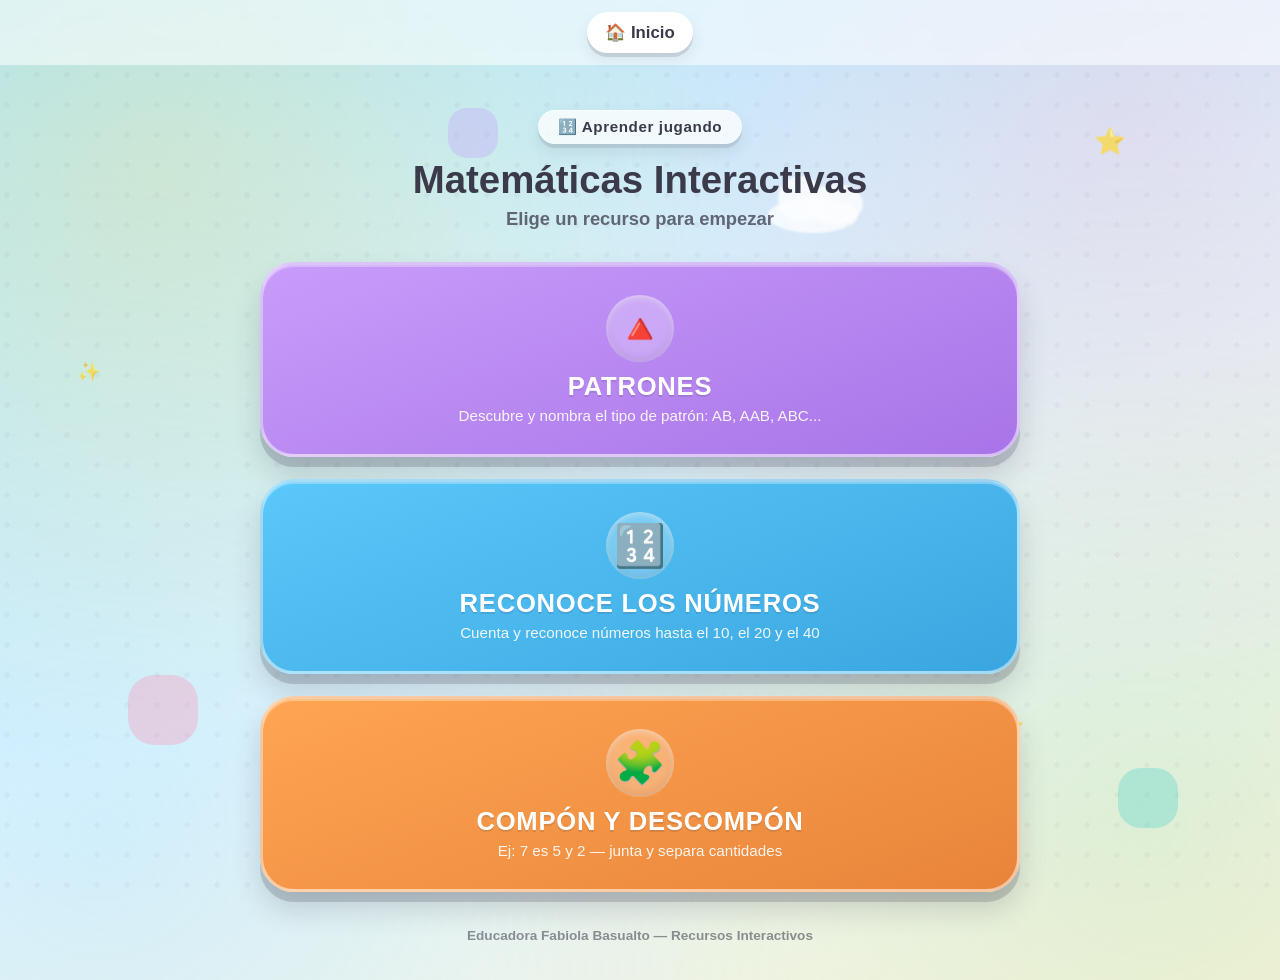
==== matematicas/index.html @ 88370d4c "Add files via upload" ====
<!DOCTYPE html>
<html lang="es-CL">
<head>
<meta charset="UTF-8">
<meta name="viewport" content="width=device-width, initial-scale=1.0, maximum-scale=1.0, user-scalable=no">
<meta name="color-scheme" content="light only">
<meta name="theme-color" content="#AEE6FF">
<title>Matemáticas Interactivas - Educación Parvularia</title>
<link rel="stylesheet" href="estilo-mate.css">
</head>
<body>

  <div class="fondo-decorativo" aria-hidden="true">
    <div class="nube nube1"></div>
    <div class="nube nube2"></div>
    <div class="nube nube3"></div>
    <div class="estrella estrella1">⭐</div>
    <div class="estrella estrella2">✨</div>
    <div class="estrella estrella3">⭐</div>
    <div class="forma forma1"></div>
    <div class="forma forma2"></div>
    <div class="forma forma3"></div>
  </div>

  <header class="barra-superior">
    <a href="../index.html" class="btn-superior" style="text-decoration:none; display:inline-block;">🏠 Inicio</a>
  </header>

  <main class="pantalla" style="padding-top:110px;">
    <span class="etiqueta-eyebrow">🔢 Aprender jugando</span>
    <h1 class="titulo-juego">Matemáticas Interactivas</h1>
    <p class="subtitulo-juego">Elige un recurso para empezar</p>

    <div class="contenedor-recursos">
      <a href="patrones.html" class="tarjeta-recurso tarjeta-patrones">
        <span class="tarjeta-icono">🔺</span>
        <span class="tarjeta-titulo">PATRONES</span>
        <span class="tarjeta-subtitulo">Descubre y nombra el tipo de patrón: AB, AAB, ABC...</span>
      </a>
      <a href="numeros.html" class="tarjeta-recurso tarjeta-numeros">
        <span class="tarjeta-icono">🔢</span>
        <span class="tarjeta-titulo">RECONOCE LOS NÚMEROS</span>
        <span class="tarjeta-subtitulo">Cuenta y reconoce números hasta el 10, el 20 y el 40</span>
      </a>
      <a href="compon-descompon.html" class="tarjeta-recurso tarjeta-componer">
        <span class="tarjeta-icono">🧩</span>
        <span class="tarjeta-titulo">COMPÓN Y DESCOMPÓN</span>
        <span class="tarjeta-subtitulo">Ej: 7 es 5 y 2 — junta y separa cantidades</span>
      </a>
    </div>

    <p class="pie-pagina">Educadora Fabiola Basualto — Recursos Interactivos</p>
  </main>

</body>
</html>
---- matematicas/estilo-mate.css ----
/* ============================================
   MATEMÁTICAS INTERACTIVAS
   Educación Parvularia - mismo lenguaje visual
   que Letras y Sonidos (fichas "sticker")
   ============================================ */

@font-face {
  font-family: 'Century Gothic Fallback';
  src: local('Century Gothic'), local('CenturyGothic');
}

:root {
  color-scheme: light;
  --fuente-principal: 'Century Gothic', 'Century Gothic Fallback', 'Futura', 'Trebuchet MS', 'Verdana', sans-serif;

  --celeste: #5AC8FA;
  --amarillo: #FFD93D;
  --verde: #6BCB77;
  --rosado: #FF8FB1;
  --naranjo: #FFA552;
  --lila: #C89CFA;
  --turquesa: #4DD0C9;

  --fondo-cielo-1: #AEE6FF;
  --fondo-cielo-2: #E8F7FF;

  --texto-oscuro: #3A3A4A;
  --blanco: #FFFFFF;

  --celeste-fuerte: #2F93D6;
  --amarillo-fuerte: #E8A800;
  --verde-fuerte: #3E9955;
  --rosado-fuerte: #E8608A;
  --naranjo-fuerte: #E07A2E;
  --lila-fuerte: #9856E0;
  --turquesa-fuerte: #279E97;

  --sombra-tinta: 58, 58, 74;
}

* { box-sizing: border-box; }

html, body {
  margin: 0;
  padding: 0;
  width: 100%;
  min-height: 100%;
  overflow-x: hidden;
  font-family: var(--fuente-principal);
  background:
    radial-gradient(circle at 12% 18%, rgba(255, 217, 61, 0.22) 0%, transparent 42%),
    radial-gradient(circle at 88% 12%, rgba(255, 143, 177, 0.20) 0%, transparent 42%),
    radial-gradient(circle at 90% 85%, rgba(107, 203, 119, 0.18) 0%, transparent 48%),
    radial-gradient(circle at 8% 85%, rgba(90, 200, 250, 0.18) 0%, transparent 48%),
    linear-gradient(160deg, var(--fondo-cielo-1) 0%, var(--fondo-cielo-2) 55%, #FFF6E0 100%);
  color: var(--texto-oscuro);
  -webkit-tap-highlight-color: transparent;
  user-select: none;
}

button { font-family: var(--fuente-principal); cursor: pointer; border: none; outline: none; background: none; }

/* --- Fondo decorativo --- */
.fondo-decorativo { position: fixed; inset: 0; z-index: 0; overflow: hidden; pointer-events: none; }
.fondo-decorativo::before {
  content: "";
  position: absolute;
  inset: -10%;
  background-image: radial-gradient(circle, rgba(58, 58, 74, 0.07) 2.5px, transparent 3px);
  background-size: 30px 30px;
  opacity: 0.55;
}
.nube { position: absolute; background: rgba(255,255,255,0.85); border-radius: 50%; filter: blur(1px); opacity: 0.9; animation: flotarNube 26s ease-in-out infinite; }
.nube::before, .nube::after { content: ""; position: absolute; background: rgba(255,255,255,0.85); border-radius: 50%; }
.nube1 { width: 120px; height: 45px; top: 8%; left: -10%; animation-duration: 32s; }
.nube1::before { width: 60px; height: 60px; top: -30px; left: 15px; }
.nube1::after { width: 70px; height: 50px; top: -18px; left: 55px; }
.nube2 { width: 90px; height: 35px; top: 22%; left: 60%; animation-duration: 40s; animation-delay: -8s; }
.nube2::before { width: 45px; height: 45px; top: -22px; left: 10px; }
.nube2::after { width: 55px; height: 40px; top: -14px; left: 40px; }
.nube3 { width: 100px; height: 38px; top: 65%; left: -15%; animation-duration: 36s; animation-delay: -15s; }
.nube3::before { width: 50px; height: 50px; top: -25px; left: 12px; }
.nube3::after { width: 60px; height: 42px; top: -15px; left: 45px; }
@keyframes flotarNube { 0% { transform: translateX(0); } 50% { transform: translateX(60vw); } 100% { transform: translateX(0); } }

.estrella { position: absolute; font-size: 1.6rem; opacity: 0.7; animation: parpadear 3.2s ease-in-out infinite; }
.estrella1 { top: 14%; right: 12%; animation-delay: 0s; }
.estrella2 { top: 40%; left: 6%; animation-delay: 1s; font-size: 1.2rem; }
.estrella3 { bottom: 18%; right: 20%; animation-delay: 2s; font-size: 1.3rem; }
@keyframes parpadear { 0%, 100% { opacity: 0.3; transform: scale(0.9) rotate(0deg); } 50% { opacity: 0.9; transform: scale(1.15) rotate(15deg); } }

.forma { position: absolute; border-radius: 38%; opacity: 0.32; animation: girarSuave 22s linear infinite; }
.forma1 { width: 70px; height: 70px; background: var(--rosado); top: 75%; left: 10%; }
.forma2 { width: 50px; height: 50px; background: var(--lila); top: 12%; left: 35%; animation-duration: 18s; }
.forma3 { width: 60px; height: 60px; background: var(--turquesa); bottom: 8%; right: 8%; animation-duration: 26s; }
@keyframes girarSuave { 0% { transform: rotate(0deg); } 100% { transform: rotate(360deg); } }

/* --- Barra superior --- */
.barra-superior {
  position: fixed; top: 0; left: 0; right: 0; z-index: 100;
  display: flex; justify-content: center; gap: 12px; padding: 12px; flex-wrap: wrap;
  background: rgba(255,255,255,0.55); backdrop-filter: blur(6px);
}
.btn-superior {
  background: var(--blanco); color: var(--texto-oscuro); font-weight: bold;
  font-size: clamp(0.85rem, 2vw, 1.05rem); padding: 10px 18px; border-radius: 50px;
  box-shadow: 0 4px 0 rgba(var(--sombra-tinta),0.14), 0 6px 14px rgba(var(--sombra-tinta),0.10);
  transition: transform 0.15s ease, box-shadow 0.15s ease;
}
.btn-superior:hover { transform: translateY(-2px) scale(1.04); }
.btn-superior:active { transform: translateY(2px) scale(0.97); box-shadow: 0 2px 0 rgba(var(--sombra-tinta),0.14), 0 3px 8px rgba(var(--sombra-tinta),0.10); }

/* --- Pantallas --- */
.pantalla {
  position: relative; z-index: 1; min-height: 100vh; width: 100%;
  display: flex; flex-direction: column; align-items: center; justify-content: flex-start;
  padding: 24px; padding-top: 100px; animation: apareceSuave 0.6s ease;
}
.pantalla[hidden] { display: none; }
@keyframes apareceSuave { from { opacity: 0; transform: translateY(18px) scale(0.98); } to { opacity: 1; transform: translateY(0) scale(1); } }

.etiqueta-eyebrow {
  display: inline-flex; align-items: center; gap: 8px; background: rgba(255,255,255,0.75);
  padding: 8px 20px; border-radius: 50px; font-size: clamp(0.8rem, 2.2vw, 0.95rem);
  font-weight: bold; letter-spacing: 0.04em; color: var(--texto-oscuro);
  box-shadow: inset 0 1px 0 rgba(255,255,255,0.6), 0 4px 0 rgba(var(--sombra-tinta),0.12), 0 8px 16px rgba(var(--sombra-tinta),0.1);
  margin-bottom: 14px; animation: flotarEyebrow 3.6s ease-in-out infinite;
}
@keyframes flotarEyebrow { 0%, 100% { transform: translateY(0) rotate(-1deg); } 50% { transform: translateY(-4px) rotate(1deg); } }

.titulo-juego { text-align: center; font-size: clamp(1.5rem, 5vw, 2.4rem); margin: 0 0 6px 0; }
.subtitulo-juego { text-align: center; font-size: clamp(0.95rem, 2.6vw, 1.15rem); opacity: 0.75; font-weight: bold; margin: 0 0 22px 0; max-width: 680px; }

/* --- Hub: tarjetas de recursos --- */
.contenedor-recursos { width: 100%; max-width: 760px; display: flex; flex-direction: column; gap: 22px; margin-top: 10px; }
.tarjeta-recurso {
  position: relative; display: flex; flex-direction: column; align-items: center; justify-content: center; gap: 6px;
  padding: 30px 24px; border-radius: 34px; color: var(--blanco); text-decoration: none;
  border: 3px solid rgba(255,255,255,0.5);
  box-shadow: inset 0 2px 0 rgba(255,255,255,0.3), 0 10px 0 rgba(var(--sombra-tinta),0.2), 0 18px 28px rgba(var(--sombra-tinta),0.18);
  transition: transform 0.18s ease, box-shadow 0.18s ease;
}
.tarjeta-recurso:hover { transform: translateY(-6px) scale(1.02); }
.tarjeta-recurso:active { transform: translateY(4px) scale(0.97); box-shadow: inset 0 2px 0 rgba(255,255,255,0.25), 0 4px 0 rgba(var(--sombra-tinta),0.2), 0 8px 14px rgba(var(--sombra-tinta),0.18); }
.tarjeta-icono {
  font-size: 2.6rem; display: inline-flex; align-items: center; justify-content: center;
  width: 4.2rem; height: 4.2rem; background: rgba(255,255,255,0.25); border-radius: 50%;
  margin-bottom: 4px; box-shadow: inset 0 2px 6px rgba(255,255,255,0.45), inset 0 -3px 8px rgba(0,0,0,0.1);
}
.tarjeta-titulo { font-size: clamp(1.2rem, 4vw, 1.6rem); font-weight: bold; letter-spacing: 0.03em; text-align: center; text-shadow: 0 2px 0 rgba(var(--sombra-tinta),0.15); }
.tarjeta-subtitulo { font-size: 0.95rem; font-weight: normal; opacity: 0.9; text-align: center; }
.tarjeta-patrones { background: linear-gradient(160deg, var(--lila), #A874E8); min-height: 170px; }
.tarjeta-numeros { background: linear-gradient(160deg, var(--celeste), #3AA6E0); min-height: 170px; }
.tarjeta-componer { background: linear-gradient(160deg, var(--naranjo), #E8843A); min-height: 170px; }

/* --- Selector de nivel / modo --- */
.selector-fila { display: flex; gap: 12px; flex-wrap: wrap; justify-content: center; margin-bottom: 18px; }
.btn-chip {
  background: var(--blanco); color: var(--texto-oscuro); font-weight: bold;
  font-size: clamp(0.85rem, 2.2vw, 1rem); padding: 10px 20px; border-radius: 50px;
  box-shadow: inset 0 1px 0 rgba(255,255,255,0.5), 0 5px 0 rgba(var(--sombra-tinta),0.16), 0 8px 16px rgba(var(--sombra-tinta),0.12);
  transition: transform 0.15s ease, box-shadow 0.15s ease, filter 0.15s ease;
}
.btn-chip:hover { transform: translateY(-2px); }
.btn-chip.activo {
  color: var(--blanco); filter: none;
  background: linear-gradient(160deg, var(--lila), #A874E8);
  box-shadow: inset 0 1px 0 rgba(255,255,255,0.4), 0 5px 0 rgba(152,86,224,0.45), 0 10px 18px rgba(var(--sombra-tinta),0.2);
  transform: translateY(1px) scale(1.04);
}
.btn-chip.activo.chip-celeste { background: linear-gradient(160deg, var(--celeste), #3AA6E0); box-shadow: inset 0 1px 0 rgba(255,255,255,0.4), 0 5px 0 rgba(47,147,214,0.45), 0 10px 18px rgba(var(--sombra-tinta),0.2); }
.btn-chip.activo.chip-naranjo { background: linear-gradient(160deg, var(--naranjo), #E8843A); box-shadow: inset 0 1px 0 rgba(255,255,255,0.4), 0 5px 0 rgba(224,122,46,0.45), 0 10px 18px rgba(var(--sombra-tinta),0.2); }
.btn-chip.activo.chip-verde { background: linear-gradient(160deg, var(--verde), #4CAF6D); box-shadow: inset 0 1px 0 rgba(255,255,255,0.4), 0 5px 0 rgba(62,153,85,0.45), 0 10px 18px rgba(var(--sombra-tinta),0.2); }

/* --- Tarjeta de juego (zona central) --- */
.tablero {
  width: 100%; max-width: 720px; background: rgba(255,255,255,0.6); border-radius: 32px;
  padding: 28px 22px; box-shadow: inset 0 2px 0 rgba(255,255,255,0.5), 0 10px 24px rgba(var(--sombra-tinta),0.12);
  display: flex; flex-direction: column; align-items: center; gap: 20px;
}

/* --- Tira de patrón / secuencia de fichas emoji --- */
.tira-secuencia { display: flex; gap: 10px; flex-wrap: wrap; justify-content: center; align-items: center; }
.ficha-emoji {
  width: clamp(52px, 12vw, 72px); height: clamp(52px, 12vw, 72px); border-radius: 22px;
  display: flex; align-items: center; justify-content: center; font-size: clamp(1.6rem, 6vw, 2.3rem);
  background: var(--blanco); border: 3px solid rgba(255,255,255,0.7);
  box-shadow: inset 0 2px 0 rgba(255,255,255,0.5), 0 5px 0 rgba(var(--sombra-tinta),0.15), 0 9px 16px rgba(var(--sombra-tinta),0.14);
  animation: aparecerFicha 0.4s ease both;
}
@keyframes aparecerFicha { from { opacity: 0; transform: scale(0.6); } to { opacity: 1; transform: scale(1); } }
.ficha-emoji.hueco {
  background: rgba(255,255,255,0.35); border: 3px dashed rgba(58,58,74,0.3); color: rgba(58,58,74,0.3); font-size: clamp(1.4rem, 5vw, 1.8rem);
}
.ficha-emoji.rol-a { box-shadow: inset 0 2px 0 rgba(255,255,255,0.5), 0 5px 0 rgba(47,147,214,0.3), 0 9px 16px rgba(var(--sombra-tinta),0.14); }
.ficha-emoji.rol-b { box-shadow: inset 0 2px 0 rgba(255,255,255,0.5), 0 5px 0 rgba(216,76,116,0.3), 0 9px 16px rgba(var(--sombra-tinta),0.14); }
.ficha-emoji.rol-c { box-shadow: inset 0 2px 0 rgba(255,255,255,0.5), 0 5px 0 rgba(62,153,85,0.3), 0 9px 16px rgba(var(--sombra-tinta),0.14); }
.ficha-emoji.rol-d { box-shadow: inset 0 2px 0 rgba(255,255,255,0.5), 0 5px 0 rgba(224,122,46,0.3), 0 9px 16px rgba(var(--sombra-tinta),0.14); }
.ficha-emoji.separador { background: none; box-shadow: none; border: none; width: auto; font-size: 1.4rem; opacity: 0.4; }

/* --- Fichas de letra (A/B/C) pequeñas, mismo lenguaje que burbuja-letra --- */
.ficha-letra {
  width: clamp(38px, 8vw, 50px); height: clamp(38px, 8vw, 50px); border-radius: 50%;
  display: flex; align-items: center; justify-content: center; font-weight: bold; color: var(--blanco);
  font-size: clamp(1rem, 3vw, 1.3rem); border: 3px solid var(--blanco);
  box-shadow: inset 0 2px 0 rgba(255,255,255,0.4), 0 4px 0 rgba(var(--sombra-tinta),0.18), 0 8px 14px rgba(var(--sombra-tinta),0.2);
}
.ficha-letra.letra-a { background: linear-gradient(160deg, var(--celeste), #3AA6E0); }
.ficha-letra.letra-b { background: linear-gradient(160deg, var(--rosado), #E8608A); }
.ficha-letra.letra-c { background: linear-gradient(160deg, var(--verde), #4CAF6D); }
.ficha-letra.letra-d { background: linear-gradient(160deg, var(--naranjo), #E8843A); }
.ficha-letra.chica { width: clamp(30px, 6vw, 38px); height: clamp(30px, 6vw, 38px); font-size: clamp(0.8rem, 2.4vw, 1rem); border-width: 2px; }

.codigo-patron { display: flex; gap: 6px; align-items: center; justify-content: center; }

/* --- Claves (leyenda Key A = emoji) --- */
.leyenda-claves { display: flex; gap: 18px; flex-wrap: wrap; justify-content: center; }
.clave-item { display: flex; align-items: center; gap: 8px; background: rgba(255,255,255,0.7); padding: 8px 14px; border-radius: 50px; font-weight: bold; }

/* --- Opciones de respuesta (multiple choice) --- */
.opciones-fila { display: flex; gap: 16px; flex-wrap: wrap; justify-content: center; }
.btn-opcion {
  min-width: 72px; padding: 14px 18px; border-radius: 24px; background: var(--blanco);
  font-size: clamp(1.1rem, 3.4vw, 1.5rem); font-weight: bold; color: var(--texto-oscuro);
  box-shadow: inset 0 2px 0 rgba(255,255,255,0.5), 0 6px 0 rgba(var(--sombra-tinta),0.16), 0 10px 18px rgba(var(--sombra-tinta),0.14);
  transition: transform 0.15s ease, box-shadow 0.15s ease, filter 0.15s ease;
  display: inline-flex; align-items: center; justify-content: center; gap: 8px;
}
.btn-opcion:hover { transform: translateY(-3px) scale(1.03); }
.btn-opcion:active { transform: translateY(2px) scale(0.96); }
.btn-opcion.correcta { background: linear-gradient(160deg, var(--verde), #4CAF6D); color: var(--blanco); animation: saltarCorrecto 0.5s ease; }
.btn-opcion.incorrecta { background: linear-gradient(160deg, var(--rosado), #E8608A); color: var(--blanco); animation: sacudir 0.45s ease; }
.btn-opcion[disabled] { cursor: default; }
@keyframes saltarCorrecto { 0%, 100% { transform: translateY(0) scale(1); } 40% { transform: translateY(-10px) scale(1.08); } }
@keyframes sacudir { 0%, 100% { transform: translateX(0); } 25% { transform: translateX(-8px); } 75% { transform: translateX(8px); } }

/* --- Mensaje de feedback --- */
.mensaje-feedback {
  font-size: clamp(1.1rem, 3.4vw, 1.5rem); font-weight: bold; text-align: center; min-height: 2.2em;
  display: flex; align-items: center; justify-content: center; gap: 8px;
}
.mensaje-feedback.exito { color: var(--verde-fuerte); }
.mensaje-feedback.animo { color: var(--naranjo-fuerte); }

/* --- Puntaje / estrellas --- */
.panel-puntaje { display: flex; align-items: center; gap: 10px; font-weight: bold; font-size: 1.1rem; background: rgba(255,255,255,0.65); padding: 8px 18px; border-radius: 50px; box-shadow: 0 4px 10px rgba(var(--sombra-tinta),0.1); }

/* --- Botón grande de acción (siguiente, escuchar) --- */
.btn-grande {
  padding: 14px 30px; border-radius: 50px; font-size: clamp(1rem, 3vw, 1.2rem); font-weight: bold; color: var(--blanco);
  background: linear-gradient(160deg, var(--celeste), #3AA6E0);
  box-shadow: inset 0 2px 0 rgba(255,255,255,0.35), 0 8px 0 rgba(47,147,214,0.4), 0 14px 22px rgba(var(--sombra-tinta),0.18);
  transition: transform 0.18s ease;
}
.btn-grande:hover { transform: translateY(-3px) scale(1.03); }
.btn-grande:active { transform: translateY(3px) scale(0.96); }

/* --- Puntos de conteo / composición --- */
.grupo-objetos {
  display: grid; grid-template-columns: repeat(5, 1fr); gap: 8px; justify-content: center;
  background: rgba(255,255,255,0.55); border-radius: 24px; padding: 16px; max-width: 320px;
}
.grupo-objetos .objeto { font-size: clamp(1.4rem, 5vw, 1.9rem); text-align: center; animation: aparecerFicha 0.35s ease both; }
.caja-grupo {
  display: flex; flex-direction: column; align-items: center; gap: 10px; background: rgba(255,255,255,0.55);
  border-radius: 24px; padding: 14px 18px; min-width: 150px;
}
.caja-grupo .titulo-caja { font-weight: bold; opacity: 0.7; font-size: 0.95rem; }
.fila-cajas { display: flex; gap: 18px; flex-wrap: wrap; justify-content: center; align-items: center; }
.signo-grande { font-size: clamp(1.6rem, 5vw, 2.2rem); font-weight: bold; opacity: 0.6; }

.pie-pagina { margin-top: 36px; text-align: center; font-size: 0.85rem; color: var(--texto-oscuro); opacity: 0.55; font-weight: bold; }

@media (max-width: 600px) {
  .pantalla { padding: 16px; padding-top: 92px; }
  .tablero { padding: 20px 14px; }
  .barra-superior { padding: 8px; gap: 8px; }
}
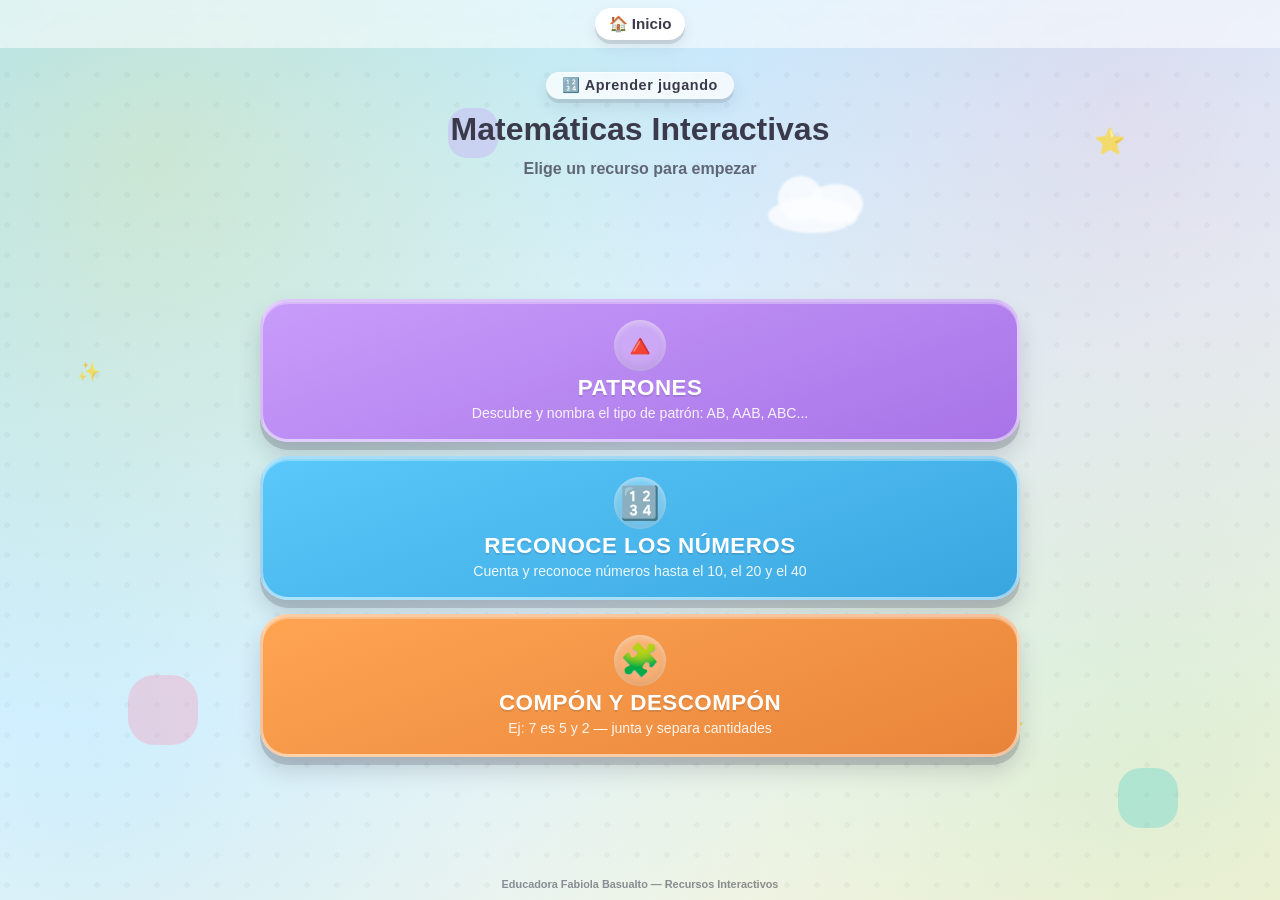
==== commit 044f85e2: "Add files via upload" ====
--- a/matematicas/index.html
+++ b/matematicas/index.html
@@ -26,7 +26,7 @@
     <a href="../index.html" class="btn-superior" style="text-decoration:none; display:inline-block;">🏠 Inicio</a>
   </header>
 
-  <main class="pantalla" style="padding-top:110px;">
+  <main class="pantalla">
     <span class="etiqueta-eyebrow">🔢 Aprender jugando</span>
     <h1 class="titulo-juego">Matemáticas Interactivas</h1>
     <p class="subtitulo-juego">Elige un recurso para empezar</p>
--- a/matematicas/estilo-mate.css
+++ b/matematicas/estilo-mate.css
@@ -98,12 +98,12 @@
 /* --- Barra superior --- */
 .barra-superior {
   position: fixed; top: 0; left: 0; right: 0; z-index: 100;
-  display: flex; justify-content: center; gap: 12px; padding: 12px; flex-wrap: wrap;
+  display: flex; justify-content: center; gap: 10px; padding: 8px; flex-wrap: wrap;
   background: rgba(255,255,255,0.55); backdrop-filter: blur(6px);
 }
 .btn-superior {
   background: var(--blanco); color: var(--texto-oscuro); font-weight: bold;
-  font-size: clamp(0.85rem, 2vw, 1.05rem); padding: 10px 18px; border-radius: 50px;
+  font-size: clamp(0.8rem, 1.8vw, 0.95rem); padding: 7px 14px; border-radius: 50px;
   box-shadow: 0 4px 0 rgba(var(--sombra-tinta),0.14), 0 6px 14px rgba(var(--sombra-tinta),0.10);
   transition: transform 0.15s ease, box-shadow 0.15s ease;
 }
@@ -112,52 +112,54 @@
 
 /* --- Pantallas --- */
 .pantalla {
-  position: relative; z-index: 1; min-height: 100vh; width: 100%;
+  position: relative; z-index: 1; height: 100vh; width: 100%;
   display: flex; flex-direction: column; align-items: center; justify-content: flex-start;
-  padding: 24px; padding-top: 100px; animation: apareceSuave 0.6s ease;
+  gap: clamp(6px, 1.4vh, 12px);
+  padding: 14px 18px 10px 18px; padding-top: 72px; animation: apareceSuave 0.6s ease;
+  overflow-y: auto;
 }
 .pantalla[hidden] { display: none; }
 @keyframes apareceSuave { from { opacity: 0; transform: translateY(18px) scale(0.98); } to { opacity: 1; transform: translateY(0) scale(1); } }
 
 .etiqueta-eyebrow {
   display: inline-flex; align-items: center; gap: 8px; background: rgba(255,255,255,0.75);
-  padding: 8px 20px; border-radius: 50px; font-size: clamp(0.8rem, 2.2vw, 0.95rem);
+  padding: 5px 16px; border-radius: 50px; font-size: clamp(0.75rem, 2vw, 0.9rem);
   font-weight: bold; letter-spacing: 0.04em; color: var(--texto-oscuro);
   box-shadow: inset 0 1px 0 rgba(255,255,255,0.6), 0 4px 0 rgba(var(--sombra-tinta),0.12), 0 8px 16px rgba(var(--sombra-tinta),0.1);
-  margin-bottom: 14px; animation: flotarEyebrow 3.6s ease-in-out infinite;
+  margin: 0; animation: flotarEyebrow 3.6s ease-in-out infinite; flex-shrink: 0;
 }
 @keyframes flotarEyebrow { 0%, 100% { transform: translateY(0) rotate(-1deg); } 50% { transform: translateY(-4px) rotate(1deg); } }
 
-.titulo-juego { text-align: center; font-size: clamp(1.5rem, 5vw, 2.4rem); margin: 0 0 6px 0; }
-.subtitulo-juego { text-align: center; font-size: clamp(0.95rem, 2.6vw, 1.15rem); opacity: 0.75; font-weight: bold; margin: 0 0 22px 0; max-width: 680px; }
+.titulo-juego { text-align: center; font-size: clamp(1.2rem, 4vw, 2rem); margin: 0; flex-shrink: 0; }
+.subtitulo-juego { text-align: center; font-size: clamp(0.8rem, 2.2vw, 1rem); opacity: 0.75; font-weight: bold; margin: 0; max-width: 680px; flex-shrink: 0; }
 
 /* --- Hub: tarjetas de recursos --- */
-.contenedor-recursos { width: 100%; max-width: 760px; display: flex; flex-direction: column; gap: 22px; margin-top: 10px; }
+.contenedor-recursos { width: 100%; max-width: 760px; display: flex; flex-direction: column; gap: 14px; flex: 1 1 auto; min-height: 0; justify-content: center; }
 .tarjeta-recurso {
-  position: relative; display: flex; flex-direction: column; align-items: center; justify-content: center; gap: 6px;
-  padding: 30px 24px; border-radius: 34px; color: var(--blanco); text-decoration: none;
+  position: relative; display: flex; flex-direction: column; align-items: center; justify-content: center; gap: 4px;
+  padding: 18px 20px; border-radius: 28px; color: var(--blanco); text-decoration: none;
   border: 3px solid rgba(255,255,255,0.5);
-  box-shadow: inset 0 2px 0 rgba(255,255,255,0.3), 0 10px 0 rgba(var(--sombra-tinta),0.2), 0 18px 28px rgba(var(--sombra-tinta),0.18);
+  box-shadow: inset 0 2px 0 rgba(255,255,255,0.3), 0 8px 0 rgba(var(--sombra-tinta),0.2), 0 14px 22px rgba(var(--sombra-tinta),0.18);
   transition: transform 0.18s ease, box-shadow 0.18s ease;
 }
-.tarjeta-recurso:hover { transform: translateY(-6px) scale(1.02); }
-.tarjeta-recurso:active { transform: translateY(4px) scale(0.97); box-shadow: inset 0 2px 0 rgba(255,255,255,0.25), 0 4px 0 rgba(var(--sombra-tinta),0.2), 0 8px 14px rgba(var(--sombra-tinta),0.18); }
+.tarjeta-recurso:hover { transform: translateY(-5px) scale(1.02); }
+.tarjeta-recurso:active { transform: translateY(3px) scale(0.97); box-shadow: inset 0 2px 0 rgba(255,255,255,0.25), 0 4px 0 rgba(var(--sombra-tinta),0.2), 0 8px 14px rgba(var(--sombra-tinta),0.18); }
 .tarjeta-icono {
-  font-size: 2.6rem; display: inline-flex; align-items: center; justify-content: center;
-  width: 4.2rem; height: 4.2rem; background: rgba(255,255,255,0.25); border-radius: 50%;
-  margin-bottom: 4px; box-shadow: inset 0 2px 6px rgba(255,255,255,0.45), inset 0 -3px 8px rgba(0,0,0,0.1);
-}
-.tarjeta-titulo { font-size: clamp(1.2rem, 4vw, 1.6rem); font-weight: bold; letter-spacing: 0.03em; text-align: center; text-shadow: 0 2px 0 rgba(var(--sombra-tinta),0.15); }
-.tarjeta-subtitulo { font-size: 0.95rem; font-weight: normal; opacity: 0.9; text-align: center; }
-.tarjeta-patrones { background: linear-gradient(160deg, var(--lila), #A874E8); min-height: 170px; }
-.tarjeta-numeros { background: linear-gradient(160deg, var(--celeste), #3AA6E0); min-height: 170px; }
-.tarjeta-componer { background: linear-gradient(160deg, var(--naranjo), #E8843A); min-height: 170px; }
+  font-size: 2rem; display: inline-flex; align-items: center; justify-content: center;
+  width: 3.2rem; height: 3.2rem; background: rgba(255,255,255,0.25); border-radius: 50%;
+  box-shadow: inset 0 2px 6px rgba(255,255,255,0.45), inset 0 -3px 8px rgba(0,0,0,0.1);
+}
+.tarjeta-titulo { font-size: clamp(1.05rem, 3.4vw, 1.4rem); font-weight: bold; letter-spacing: 0.02em; text-align: center; text-shadow: 0 2px 0 rgba(var(--sombra-tinta),0.15); }
+.tarjeta-subtitulo { font-size: clamp(0.75rem, 2vw, 0.88rem); font-weight: normal; opacity: 0.9; text-align: center; }
+.tarjeta-patrones { background: linear-gradient(160deg, var(--lila), #A874E8); }
+.tarjeta-numeros { background: linear-gradient(160deg, var(--celeste), #3AA6E0); }
+.tarjeta-componer { background: linear-gradient(160deg, var(--naranjo), #E8843A); }
 
 /* --- Selector de nivel / modo --- */
-.selector-fila { display: flex; gap: 12px; flex-wrap: wrap; justify-content: center; margin-bottom: 18px; }
+.selector-fila { display: flex; gap: 10px; flex-wrap: wrap; justify-content: center; margin: 0; flex-shrink: 0; }
 .btn-chip {
   background: var(--blanco); color: var(--texto-oscuro); font-weight: bold;
-  font-size: clamp(0.85rem, 2.2vw, 1rem); padding: 10px 20px; border-radius: 50px;
+  font-size: clamp(0.78rem, 2vw, 0.92rem); padding: 7px 16px; border-radius: 50px;
   box-shadow: inset 0 1px 0 rgba(255,255,255,0.5), 0 5px 0 rgba(var(--sombra-tinta),0.16), 0 8px 16px rgba(var(--sombra-tinta),0.12);
   transition: transform 0.15s ease, box-shadow 0.15s ease, filter 0.15s ease;
 }
@@ -174,23 +176,24 @@
 
 /* --- Tarjeta de juego (zona central) --- */
 .tablero {
-  width: 100%; max-width: 720px; background: rgba(255,255,255,0.6); border-radius: 32px;
-  padding: 28px 22px; box-shadow: inset 0 2px 0 rgba(255,255,255,0.5), 0 10px 24px rgba(var(--sombra-tinta),0.12);
-  display: flex; flex-direction: column; align-items: center; gap: 20px;
+  width: 100%; max-width: 720px; background: rgba(255,255,255,0.6); border-radius: 28px;
+  padding: 16px 16px; box-shadow: inset 0 2px 0 rgba(255,255,255,0.5), 0 10px 24px rgba(var(--sombra-tinta),0.12);
+  display: flex; flex-direction: column; align-items: center; gap: 10px;
+  flex: 1 1 auto; min-height: 0; overflow-y: auto; justify-content: center;
 }
 
 /* --- Tira de patrón / secuencia de fichas emoji --- */
-.tira-secuencia { display: flex; gap: 10px; flex-wrap: wrap; justify-content: center; align-items: center; }
+.tira-secuencia { display: flex; gap: 8px; flex-wrap: wrap; justify-content: center; align-items: center; }
 .ficha-emoji {
-  width: clamp(52px, 12vw, 72px); height: clamp(52px, 12vw, 72px); border-radius: 22px;
-  display: flex; align-items: center; justify-content: center; font-size: clamp(1.6rem, 6vw, 2.3rem);
+  width: clamp(42px, 9vw, 60px); height: clamp(42px, 9vw, 60px); border-radius: 18px;
+  display: flex; align-items: center; justify-content: center; font-size: clamp(1.3rem, 5vw, 1.9rem);
   background: var(--blanco); border: 3px solid rgba(255,255,255,0.7);
   box-shadow: inset 0 2px 0 rgba(255,255,255,0.5), 0 5px 0 rgba(var(--sombra-tinta),0.15), 0 9px 16px rgba(var(--sombra-tinta),0.14);
   animation: aparecerFicha 0.4s ease both;
 }
 @keyframes aparecerFicha { from { opacity: 0; transform: scale(0.6); } to { opacity: 1; transform: scale(1); } }
 .ficha-emoji.hueco {
-  background: rgba(255,255,255,0.35); border: 3px dashed rgba(58,58,74,0.3); color: rgba(58,58,74,0.3); font-size: clamp(1.4rem, 5vw, 1.8rem);
+  background: rgba(255,255,255,0.35); border: 3px dashed rgba(58,58,74,0.3); color: rgba(58,58,74,0.3); font-size: clamp(1.2rem, 4vw, 1.5rem);
 }
 .ficha-emoji.rol-a { box-shadow: inset 0 2px 0 rgba(255,255,255,0.5), 0 5px 0 rgba(47,147,214,0.3), 0 9px 16px rgba(var(--sombra-tinta),0.14); }
 .ficha-emoji.rol-b { box-shadow: inset 0 2px 0 rgba(255,255,255,0.5), 0 5px 0 rgba(216,76,116,0.3), 0 9px 16px rgba(var(--sombra-tinta),0.14); }
@@ -200,28 +203,28 @@
 
 /* --- Fichas de letra (A/B/C) pequeñas, mismo lenguaje que burbuja-letra --- */
 .ficha-letra {
-  width: clamp(38px, 8vw, 50px); height: clamp(38px, 8vw, 50px); border-radius: 50%;
+  width: clamp(32px, 7vw, 42px); height: clamp(32px, 7vw, 42px); border-radius: 50%;
   display: flex; align-items: center; justify-content: center; font-weight: bold; color: var(--blanco);
-  font-size: clamp(1rem, 3vw, 1.3rem); border: 3px solid var(--blanco);
+  font-size: clamp(0.9rem, 2.6vw, 1.15rem); border: 3px solid var(--blanco);
   box-shadow: inset 0 2px 0 rgba(255,255,255,0.4), 0 4px 0 rgba(var(--sombra-tinta),0.18), 0 8px 14px rgba(var(--sombra-tinta),0.2);
 }
 .ficha-letra.letra-a { background: linear-gradient(160deg, var(--celeste), #3AA6E0); }
 .ficha-letra.letra-b { background: linear-gradient(160deg, var(--rosado), #E8608A); }
 .ficha-letra.letra-c { background: linear-gradient(160deg, var(--verde), #4CAF6D); }
 .ficha-letra.letra-d { background: linear-gradient(160deg, var(--naranjo), #E8843A); }
-.ficha-letra.chica { width: clamp(30px, 6vw, 38px); height: clamp(30px, 6vw, 38px); font-size: clamp(0.8rem, 2.4vw, 1rem); border-width: 2px; }
+.ficha-letra.chica { width: clamp(26px, 5.4vw, 34px); height: clamp(26px, 5.4vw, 34px); font-size: clamp(0.72rem, 2.2vw, 0.92rem); border-width: 2px; }
 
 .codigo-patron { display: flex; gap: 6px; align-items: center; justify-content: center; }
 
 /* --- Claves (leyenda Key A = emoji) --- */
-.leyenda-claves { display: flex; gap: 18px; flex-wrap: wrap; justify-content: center; }
-.clave-item { display: flex; align-items: center; gap: 8px; background: rgba(255,255,255,0.7); padding: 8px 14px; border-radius: 50px; font-weight: bold; }
+.leyenda-claves { display: flex; gap: 12px; flex-wrap: wrap; justify-content: center; }
+.clave-item { display: flex; align-items: center; gap: 6px; background: rgba(255,255,255,0.7); padding: 5px 12px; border-radius: 50px; font-weight: bold; }
 
 /* --- Opciones de respuesta (multiple choice) --- */
-.opciones-fila { display: flex; gap: 16px; flex-wrap: wrap; justify-content: center; }
+.opciones-fila { display: flex; gap: 12px; flex-wrap: wrap; justify-content: center; }
 .btn-opcion {
-  min-width: 72px; padding: 14px 18px; border-radius: 24px; background: var(--blanco);
-  font-size: clamp(1.1rem, 3.4vw, 1.5rem); font-weight: bold; color: var(--texto-oscuro);
+  min-width: 60px; padding: 10px 16px; border-radius: 20px; background: var(--blanco);
+  font-size: clamp(1rem, 3vw, 1.3rem); font-weight: bold; color: var(--texto-oscuro);
   box-shadow: inset 0 2px 0 rgba(255,255,255,0.5), 0 6px 0 rgba(var(--sombra-tinta),0.16), 0 10px 18px rgba(var(--sombra-tinta),0.14);
   transition: transform 0.15s ease, box-shadow 0.15s ease, filter 0.15s ease;
   display: inline-flex; align-items: center; justify-content: center; gap: 8px;
@@ -236,43 +239,43 @@
 
 /* --- Mensaje de feedback --- */
 .mensaje-feedback {
-  font-size: clamp(1.1rem, 3.4vw, 1.5rem); font-weight: bold; text-align: center; min-height: 2.2em;
-  display: flex; align-items: center; justify-content: center; gap: 8px;
+  font-size: clamp(0.95rem, 3vw, 1.25rem); font-weight: bold; text-align: center; min-height: 1.6em;
+  display: flex; align-items: center; justify-content: center; gap: 8px; flex-shrink: 0;
 }
 .mensaje-feedback.exito { color: var(--verde-fuerte); }
 .mensaje-feedback.animo { color: var(--naranjo-fuerte); }
 
 /* --- Puntaje / estrellas --- */
-.panel-puntaje { display: flex; align-items: center; gap: 10px; font-weight: bold; font-size: 1.1rem; background: rgba(255,255,255,0.65); padding: 8px 18px; border-radius: 50px; box-shadow: 0 4px 10px rgba(var(--sombra-tinta),0.1); }
+.panel-puntaje { display: flex; align-items: center; gap: 8px; font-weight: bold; font-size: 0.95rem; background: rgba(255,255,255,0.65); padding: 5px 16px; border-radius: 50px; box-shadow: 0 4px 10px rgba(var(--sombra-tinta),0.1); flex-shrink: 0; }
 
 /* --- Botón grande de acción (siguiente, escuchar) --- */
 .btn-grande {
-  padding: 14px 30px; border-radius: 50px; font-size: clamp(1rem, 3vw, 1.2rem); font-weight: bold; color: var(--blanco);
+  padding: 9px 24px; border-radius: 50px; font-size: clamp(0.9rem, 2.6vw, 1.05rem); font-weight: bold; color: var(--blanco);
   background: linear-gradient(160deg, var(--celeste), #3AA6E0);
-  box-shadow: inset 0 2px 0 rgba(255,255,255,0.35), 0 8px 0 rgba(47,147,214,0.4), 0 14px 22px rgba(var(--sombra-tinta),0.18);
-  transition: transform 0.18s ease;
+  box-shadow: inset 0 2px 0 rgba(255,255,255,0.35), 0 6px 0 rgba(47,147,214,0.4), 0 10px 16px rgba(var(--sombra-tinta),0.18);
+  transition: transform 0.18s ease; flex-shrink: 0;
 }
 .btn-grande:hover { transform: translateY(-3px) scale(1.03); }
 .btn-grande:active { transform: translateY(3px) scale(0.96); }
 
 /* --- Puntos de conteo / composición --- */
 .grupo-objetos {
-  display: grid; grid-template-columns: repeat(5, 1fr); gap: 8px; justify-content: center;
-  background: rgba(255,255,255,0.55); border-radius: 24px; padding: 16px; max-width: 320px;
-}
-.grupo-objetos .objeto { font-size: clamp(1.4rem, 5vw, 1.9rem); text-align: center; animation: aparecerFicha 0.35s ease both; }
+  display: grid; grid-template-columns: repeat(5, 1fr); gap: 6px; justify-content: center;
+  background: rgba(255,255,255,0.55); border-radius: 20px; padding: 10px; max-width: 280px;
+}
+.grupo-objetos .objeto { font-size: clamp(1.1rem, 4vw, 1.5rem); text-align: center; animation: aparecerFicha 0.35s ease both; }
 .caja-grupo {
-  display: flex; flex-direction: column; align-items: center; gap: 10px; background: rgba(255,255,255,0.55);
-  border-radius: 24px; padding: 14px 18px; min-width: 150px;
-}
-.caja-grupo .titulo-caja { font-weight: bold; opacity: 0.7; font-size: 0.95rem; }
-.fila-cajas { display: flex; gap: 18px; flex-wrap: wrap; justify-content: center; align-items: center; }
-.signo-grande { font-size: clamp(1.6rem, 5vw, 2.2rem); font-weight: bold; opacity: 0.6; }
-
-.pie-pagina { margin-top: 36px; text-align: center; font-size: 0.85rem; color: var(--texto-oscuro); opacity: 0.55; font-weight: bold; }
+  display: flex; flex-direction: column; align-items: center; gap: 6px; background: rgba(255,255,255,0.55);
+  border-radius: 20px; padding: 10px 14px; min-width: 130px;
+}
+.caja-grupo .titulo-caja { font-weight: bold; opacity: 0.7; font-size: 0.85rem; }
+.fila-cajas { display: flex; gap: 14px; flex-wrap: wrap; justify-content: center; align-items: center; }
+.signo-grande { font-size: clamp(1.3rem, 4vw, 1.8rem); font-weight: bold; opacity: 0.6; }
+
+.pie-pagina { margin: 0; text-align: center; font-size: 0.68rem; color: var(--texto-oscuro); opacity: 0.55; font-weight: bold; flex-shrink: 0; }
 
 @media (max-width: 600px) {
-  .pantalla { padding: 16px; padding-top: 92px; }
-  .tablero { padding: 20px 14px; }
-  .barra-superior { padding: 8px; gap: 8px; }
-}
+  .pantalla { padding: 10px 14px 6px 14px; padding-top: 64px; }
+  .tablero { padding: 12px 12px; }
+  .barra-superior { padding: 6px; gap: 6px; }
+}
